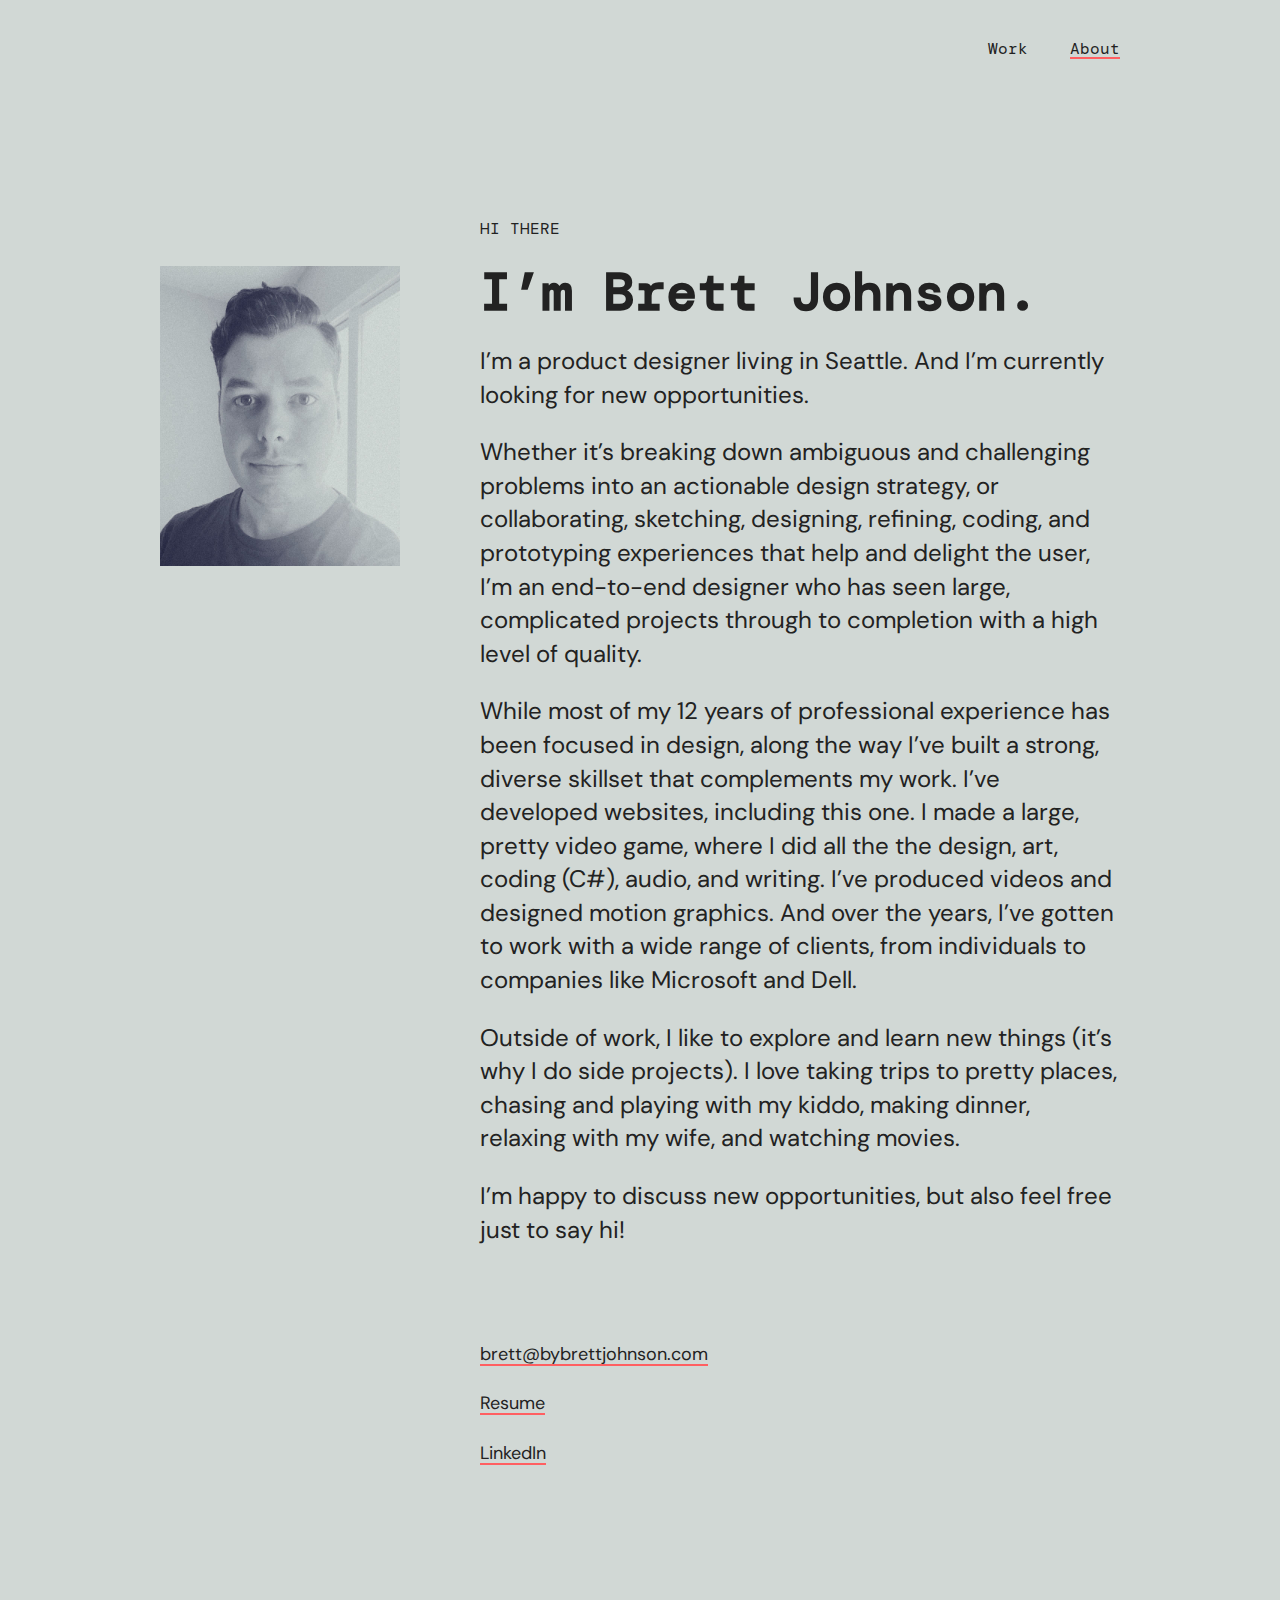
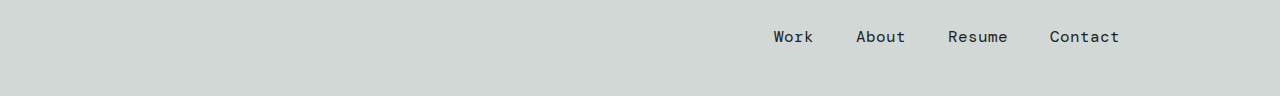
==== about/index.html @ 994ab22d "Minor text updates and image improvements" ====
<!doctype html>
<html lang="en">

<head>
  <meta charset="utf-8">
  <title>About - Brett Johnson</title>
  <meta name="description" content="A product designer living in Seattle.">
  <meta name="viewport" content="width=device-width, initial-scale=1">
  <link rel="icon" type="image/png" href="favicon.png">

  <link rel="preconnect" href="https://fonts.gstatic.com">
  <link href="https://fonts.googleapis.com/css2?family=DM+Mono:wght@400;500&family=DM+Sans:ital,wght@0,400;0,700;1,400;1,700&display=swap" rel="stylesheet">
  <link rel="stylesheet" href="/css/normalize.css">
  <link rel="stylesheet" href="/css/main.css">
</head>

<!-- Nav bar -->
<body class="about">

  <!-- Nav bar -->
  <div class="header-bar">
    <div class="section-content">
      <div class="row">
        <div class="large-6 large-align-self-center logo">
          <a href="/">Brett Johnson</a>
        </div>
        <nav class="large-6 large-align-self-center main-nav">
          <ul>
            <li><a href="/">Work</a></li>
            <li><a class="selected" href="/about">About</a></li>
          </ul>
        </nav>
      </div>
    </div>
  </div>

  <!-- Films by -->
  <section class="section-container">
    <div class="section-content">

      <!-- Header -->
      <div class="row">

        <div class="large-3 large-vertical-offset-2 small-6 small-offset-0 small-vertical-offset-0">
          <img src="img/photo.jpg" alt="King Pong - Phone">
        </div>

        <div class="large-8 large-offset-1 small-12 small-offset-0 small-vertical-offset-2">
          <div class="section-super-heading">Hi there</div>
          <h1 class="page-heading">I&rsquo;m Brett Johnson.</h1>
          <p class="section-description">I’m a product designer living in Seattle. And I’m currently looking for new opportunities.</p>
          <p class="section-description">Whether it’s breaking down ambiguous and challenging problems into an actionable design strategy, or collaborating, sketching, designing, refining, coding, and prototyping experiences that help and delight the user, I’m an end-to-end designer who has seen large, complicated projects through to completion with a high level of quality.</p>
          <p class="section-description">While most of my 12 years of professional experience has been focused in design, along the way I’ve built a strong, diverse skillset that complements my work. I’ve developed websites, including this one. I made a large, pretty video game, where I did all the the design, art, coding (C#), audio, and writing. I’ve produced videos and designed motion graphics. And over the years, I’ve gotten to work with a wide range of clients, from individuals to companies like Microsoft and Dell.</p>
          <p class="section-description">Outside of work, I like to explore and learn new things (it’s why I do side projects). I love taking trips to pretty places, chasing and playing with my kiddo, making dinner, relaxing with my wife, and watching movies.</p>
          <p class="section-description">I’m happy to discuss new opportunities, but also feel free just to say hi!</p>
          <p class="large-vertical-offset-4"><a href="mailto:brett@bybrettjohnson.com">brett@bybrettjohnson.com</a></p>
          <p class="large-vertical-offset-1"><a href="/resume/Brett-Johnson-Resume.pdf">Resume</a></p>
          <p class="large-vertical-offset-1"><a href="https://www.linkedin.com/in/bybrettjohnson/">LinkedIn</a></p>
        </div>

      </div>



    </div>
  </section>
  
  <!-- Footer -->
  <footer class="main-footer section-container">
    <div class="section-content">
      <!-- <div>
        <p><a href="https://bybrettjohnson.com">Other things I've made</a></p>
      </div> -->
      <div class="row">
        <nav class="large-12 large-align-self-center main-nav">
          <ul>
            <li><a href="/">Work</a></li>
            <li><a href="/about">About</a></li>
            <li><a href="/resume/Brett-Johnson-Resume.pdf">Resume</a></li>
            <li><a href="mailto:brett@bybrettjohnson.com">Contact</a></li>
          </ul>
        </nav>
      </div>
    </div>
  </footer>

  <script>
    window.ga = function () { ga.q.push(arguments) }; ga.q = []; ga.l = +new Date;
    ga('create', 'UA-18026229-6', 'auto'); ga('set', 'anonymizeIp', true); ga('set', 'transport', 'beacon'); ga('send', 'pageview')
  </script>
  <script src="https://www.google-analytics.com/analytics.js" async></script>
  
</body>

</html>
---- css/main.css ----
/*! HTML5 Boilerplate v8.0.0 | MIT License | https://html5boilerplate.com/ */

/* main.css 2.1.0 | MIT License | https://github.com/h5bp/main.css#readme */
/*
 * What follows is the result of much research on cross-browser styling.
 * Credit left inline and big thanks to Nicolas Gallagher, Jonathan Neal,
 * Kroc Camen, and the H5BP dev community and team.
 */

/* ==========================================================================
   Base styles: opinionated defaults
   ========================================================================== */

html {
  color: #222;
  font-size: 1em;
  line-height: 1.4;
}

/*
 * Remove text-shadow in selection highlight:
 * https://twitter.com/miketaylr/status/12228805301
 *
 * Vendor-prefixed and regular ::selection selectors cannot be combined:
 * https://stackoverflow.com/a/16982510/7133471
 *
 * Customize the background color to match your design.
 */

::-moz-selection {
  background: #b3d4fc;
  text-shadow: none;
}

::selection {
  background: #b3d4fc;
  text-shadow: none;
}

/*
 * A better looking default horizontal rule
 */

hr {
  display: block;
  height: 1px;
  border: 0;
  border-top: 1px solid #ccc;
  margin: 1em 0;
  padding: 0;
}

/*
 * Remove the gap between audio, canvas, iframes,
 * images, videos and the bottom of their containers:
 * https://github.com/h5bp/html5-boilerplate/issues/440
 */

audio,
canvas,
iframe,
img,
svg,
video {
  vertical-align: middle;
}

/*
 * Remove default fieldset styles.
 */

fieldset {
  border: 0;
  margin: 0;
  padding: 0;
}

/*
 * Allow only vertical resizing of textareas.
 */

textarea {
  resize: vertical;
}

/* ==========================================================================
   Author's custom styles
   ========================================================================== */

:root {
  --white: #fff;
  --white-transparent: #ffffff99;
  --dark-gray: #222;
  --dark-gray-transparent: #22222299;
  --link-color: #ff5f61;
  --font-main: 'DM Sans', sans-serif;
  --font-headline: 'DM Mono', sans-serif;
  --font-secondary: 'DM Mono', sans-serif;
  --font-color-a: var(--dark-gray);
  --font-color-b: var(--dark-gray-transparent);
  --gray: #d1d8d5;
  --content-max-width: 960px;
  /* --content-max-width: 1152px; */
  --dark-bg-color: #222;
  --light-bg-color: #e6e6e6;
  --page-side-margin: 3rem;
}

* {
  box-sizing: border-box;
  color: var(--font-color-a);
}

html {
  scroll-behavior: smooth;
}

img, 
video {
  max-width: 100%;
}

body {
  font-family: var(--font-main);
  color: var(--dark-gray);
  padding: 0;
}

p {
  margin: 0;
  font-size: 1.125rem;
}

h1, 
h2, 
h3 {
  margin: 0;
}

a {
  text-decoration: none;
  box-shadow: inset 0 -2px 0 var(--link-color);
  color: inherit;
  position: relative;
  z-index: 1;
}

a::after {
  content: "";
  position: absolute;
  z-index: -1;
  left: 0;
  top: 0;
  width: 100%;
  height: 100%;
  background-color: var(--link-color) !important;
  transform: translate(0, 50%) scale(1, 0) ;
  transition: transform 0.15s var(--ease-out-quart);
}

a:hover {
  color: var(--font-color-a);
}

a:hover::after {
  transform: translate(0, 0) scale(1, 1) ;
  transition: transform 0.15s var(--ease-out-snap-back-small);
}

blockquote::before {
  content: open-quote;
}

blockquote::after {
  content: close-quote;
}

blockquote {
  quotes: "“" "”" "‘" "’";
  margin: 0;
  font-size: 1.5rem;
  text-indent: -0.575rem;
  max-width: 640px;
}

/* If there's support, erase the indent and use the property instead */
@supports ( hanging-punctuation: first) {
  blockquote {
    text-indent: 0;
    hanging-punctuation: first;
  }
}

.button {
  border: 2px solid var(--link-color);
  box-shadow: none;
  display: inline-block;
  padding: .5rem 1rem;
  border-radius: .875rem;
  font-size: 1rem;
  font-family: var(--font-secondary);
  color: var(--font-color-a);
  overflow: hidden;
}

.bg-dark {
  background-color: var(--dark-bg-color);
  --font-color-a: var(--white);
  --font-color-b: var(--white-transparent);
}

.bg-light {
  background-color: var(--light-bg-color);
  --font-color-a: var(--dark-gray);
  --font-color-b: var(--dark-gray-transparent);
}

.bg-white {
  background-color: var(--white);
  --font-color-a: var(--dark-gray);
  --font-color-b: var(--dark-gray-transparent);
}

.section-container {
  display: grid;
  place-items: center;
  padding: 9.5rem var(--page-side-margin) 10rem var(--page-side-margin);
  position: relative;
}

.section-content {
  max-width: var(--content-max-width);
  width: 100%;
}

.section-content-header {
  text-align: center;
}

.section-heading {
  font-family: var(--font-headline);
  font-size: 2.5rem;
  line-height: 2.75rem;
  font-weight: bold;
}

.section-super-heading {
  font-family: var(--font-secondary);
  font-size: 1rem;
  margin-bottom: 1.5rem;
  font-weight: normal;
  text-transform: uppercase;
}

.section-description {
  font-size: 1.5rem;
  margin-top: 1.5rem;
}

.section-content-block {
  margin-top: 6rem;
}

.page-heading {
  font-family: var(--font-headline);
  font-size: 3.25rem;
  line-height: 3.5rem;
}

.project-info {
  font-family: var(--font-secondary);
  font-size: 0.875rem;
  font-size: 1rem;
  color: var(--font-color-b);
  margin-top: 2rem;
}

.project-info-heading {
  color: var(--font-color-a);
}

.info-separator {
  margin: 0 0.25rem;
  display: inline-block;
}

.profile-photo {
  margin: 0 auto;
  height: 180px;
  border-radius: 100%;
  border-radius: 1rem;
}

/* ==========================================================================
   Captions
   ========================================================================== */

.caption {
  margin-top: 1.5rem;
  font-size: 1rem;
  max-width: 480px;
}

.caption-heading {
  display: inline;
  font-family: var(--font-main);
  font-size: 1.125rem;
  font-weight: normal;
  line-height: 1.4;
}

.caption p {
  display: inline;
  color: var(--font-color-b);
}

/* ==========================================================================
   Header Nav Bar
   ========================================================================== */

.header-bar {
  width: 100%;
  display: grid;
  place-items: center;
  padding: 2rem var(--page-side-margin) 0 var(--page-side-margin);
}

.logo {
  font-size: 1.5rem;
  font-weight: bold;
}

.logo a {
  box-shadow: none;
}

.main-nav {
  text-align: right;
  font-family: var(--font-secondary);
  font-size: 1rem;
}

.main-nav ul {
  list-style: none;
  padding: 0;
  margin: 0;
}

.main-nav li {
  display: inline;
}

.main-nav li:not(:last-child) {
  margin-right: 2rem;
}

.main-nav a:not(.selected) {
  box-shadow: none;
}

/* ==========================================================================
   Footer
   ========================================================================== */

.main-footer {
    width: 100%;
    display: grid;
    place-items: center;
    padding: 4rem var(--page-side-margin) 3rem var(--page-side-margin);
    padding: 0 var(--page-side-margin) 3rem var(--page-side-margin);
}

.main-footer a {
  box-shadow: none;
}

/* ==========================================================================
   Home/Work
   ========================================================================== */

.home {
  background-color: #D1D8D5;
}

.home .logo a {
  visibility: hidden;
}

.home-page-heading {
  font-size: 4rem;
  line-height: 4.25rem;
}

.main-header .section-description {
  font-family: var(--font-secondary);
  color: var(--font-color-b);
}

/* ==========================================================================
   Work Cards
   ========================================================================== */

.work-card-section {
  display: grid;
  place-items: center;
  padding: 0 var(--page-side-margin) 4rem var(--page-side-margin);
}

.work-card-container {
  padding-bottom: 6rem;
}

.work-card {
  position: relative;
}

.work-card-label {
  padding-top: 1.5rem;
}

.work-card-heading {
  font-family: var(--font-headline);
  font-size: 1.5rem;
  line-height: 1.75rem;
}

.work-card-description {
  font-size: 1.125rem;
  margin-top: .5rem;
  color: var(--font-color-b);
}

.work-card-link {
  position: relative;
  z-index: 10; /* to place it above work-card-overlay-link */
  font-family: var(--font-secondary);
  font-size: 1.125rem;
  margin-top: .5rem;
  display: inline-block;
}

a.work-card-overlay-link {
  position: absolute;
  left: 0;
  top: 0;
  width: 100%;
  height: 100%;
  box-shadow: none;
  background-color: unset;
  z-index: 1;
}

a.work-card-overlay-link::after {
  content: none;
}

.work-card-image {
  --work-card-hover-offset: 1rem;
  --work-card-hover-transition-time: .3s;
  position: relative;
}

.work-card-image::after {
  content: "";
  position: absolute;
  z-index: -1;
  left: 0;
  top: 0;
  width: 100%;
  height: 100%;
  background-color: inherit;
  transition: transform var(--work-card-hover-transition-time) var(--ease-out-expo);
}

.work-card:hover .work-card-image::after {
  transform: translate(var(--work-card-hover-offset), var(--work-card-hover-offset));
  transition: transform var(--work-card-hover-transition-time) var(--ease-out-snap-back);
}

.work-card-image {
  transition: transform var(--work-card-hover-transition-time) var(--ease-out-expo);
}

.work-card:hover .work-card-image {
  transform: translate(calc(var(--work-card-hover-offset) * -.5), calc(var(--work-card-hover-offset) * -1));
  transition: transform var(--work-card-hover-transition-time) var(--ease-out-snap-back);
}


/* ==========================================================================
   Next work cards
   ========================================================================== */

.next-work-container {
  display: grid;
  place-items: center;
  padding: 0 var(--page-side-margin) 10rem var(--page-side-margin);
  position: relative;
}

.next-work-card {
  position: relative;
  text-align: right;
}

.next-work-card-label {
  --work-card-hover-offset: 1rem;
  --work-card-hover-transition-time: .3s;
  position: relative;
  text-align: right;
  padding: 1.5rem;
  transition: transform var(--work-card-hover-transition-time) var(--ease-out-expo);
}

.next-work-card-heading {
  position: relative;
  z-index: 1;
  font-family: var(--font-headline);
  font-weight: bold;
  font-size: 1.5rem;
  line-height: 1.75rem;
  margin-top: 1rem;
}

.next-work-card-link {
  position: relative;
  z-index: 100; /* to place it above work-card-overlay-link */
  font-family: var(--font-secondary);
  font-size: 1rem;
}

.next-work-card-label::before {
  content: "";
  position: absolute;
  z-index: -90;
  left: 0;
  top: 0;
  width: 100%;
  height: 100%;
  background-color: rgba(255, 255, 255, 0.05);
}

.next-work-card-label::after {
  content: "";
  position: absolute;
  z-index: -100;
  left: 0;
  top: 0;
  width: 100%;
  height: 100%;
  transition: transform var(--work-card-hover-transition-time) var(--ease-out-expo);
}

.next-work-card:hover .next-work-card-label::after {
  background-color: rgba(0, 0, 0, 0.3);
  transform: translate(var(--work-card-hover-offset), var(--work-card-hover-offset));
  transition: transform var(--work-card-hover-transition-time) var(--ease-out-snap-back);
}

.next-work-card:hover .next-work-card-label {
  --font-color-a: var(--dark-gray);
  --font-color-b: var(--dark-gray-transparent);
  transform: translate(calc(var(--work-card-hover-offset) * -.5), calc(var(--work-card-hover-offset) * -1));
  transition: transform var(--work-card-hover-transition-time) var(--ease-out-snap-back);
}

.next-work-card:hover .next-work-card-label::before {
  background-color: var(--light-bg-color);
  transition: transform var(--work-card-hover-transition-time) var(--ease-out-expo);
}


/* ==========================================================================
   About
   ========================================================================== */

.about {
  background-color: #D1D8D5;
}

.about .logo a {
  visibility: hidden;
}

/* ==========================================================================
   Thousand Threads
   ========================================================================== */

.thousand-threads {
  background-color: #2F2541;
  --font-color-a: var(--white);
  --font-color-b: var(--white-transparent);
}

.compass {
  text-align: center;
  position: relative;
}

.compass img {
  width: 100%;
}

.compass video {
  position: absolute;
  max-width: 105%;
  left: -2.5%;
  bottom: 15%;
  box-shadow: rgba(0, 0, 0, 0.2) 0 0 1.25rem 0;
}

/* ==========================================================================
   Films by
   ========================================================================== */

.films-by {
  background-color: #1C1C1C;
  --font-color-a: var(--white);
  --font-color-b: var(--white-transparent);
}

.films-by-main {
  position: relative;
  padding-right: 2.5rem;
}

.films-by-phone {
  position: absolute;
  right: 0;
  bottom: -.75rem;
  width: 20%;
  --device-border-radius: 9%;
  border-radius: var(--device-border-radius) / calc(320 / 692 * var(--device-border-radius));
  box-shadow: rgba(0, 0, 0, 0.2) 0 0 1.25rem 0;
}

/* ==========================================================================
   Design by
   ========================================================================== */

.design-by {
  background-color: #301e30;
  --font-color-a: var(--white);
  --font-color-b: var(--white-transparent);
}

.design-by-main {
  position: relative;
  padding-left: 2.5rem;
}

.design-by-phone {
  position: absolute;
  left: 0;
  bottom: -.75rem;
  width: 20%;
  --device-border-radius: 9%;
  border-radius: var(--device-border-radius) / calc(320 / 692 * var(--device-border-radius));
  box-shadow: rgba(0, 0, 0, 0.2) 0 0 1.25rem 0;
}

.design-by-phone-b {
  --device-border-radius: 10%;
  border-radius: var(--device-border-radius) / calc(320 / 692 * var(--device-border-radius));
}

/* ==========================================================================
   King Pong
   ========================================================================== */

.king-pong {
  background-color: #012B4E;
  /* background-color: #213545; */
  background-color: #042744;
  background-color: #072741;
  background-color: #0B273D;
  background-color: #0e283b;
  --font-color-a: var(--white);
  --font-color-b: var(--white-transparent);
}

.king-pong-devices {
  position: relative;
  padding-bottom: .75rem;
  padding-right: 2.5rem;
}

.king-pong-phone {
  position: absolute;
  right: 0;
  bottom: 0;
  width: 26%;
  --device-border-radius: 9%;
  border-radius: var(--device-border-radius) / calc(320 / 692 * var(--device-border-radius));
  box-shadow: rgba(0, 0, 0, 0.1) 0 0 1.25rem 0;
}

.king-pong-tablet {
  --device-border-radius: 2%;
  border-radius: var(--device-border-radius) / calc(960 / 666 * var(--device-border-radius));
}

/* ==========================================================================
   Power Eng
   ========================================================================== */

.power-eng {
  background-color: #D1D1D1;
  background-color: #333;
  --font-color-a: var(--white);
  --font-color-b: var(--white-transparent);
}

/* ==========================================================================
   Air Force Academy
   ========================================================================== */

.air-force-academy {
  background-color: #00529C;
  --font-color-a: var(--white);
  --font-color-b: var(--white-transparent);
}

/* ==========================================================================
   Responsive Video
   ========================================================================== */

.video-container {
  position: relative;
  padding-bottom: 56.25%;
  padding-top: 0;
  height: 0;
  overflow: hidden;
}

.video-container iframe,
.video-container object,
.video-container embed {
  position: absolute;
  top: 0;
  left: 0;
  width: 100%;
  height: 100%;
}

/* ==========================================================================
   Easing curves
   ========================================================================== */

:root {
  --ease-out-quart: cubic-bezier(0.25, 1, 0.5, 1);
  --ease-out-expo: cubic-bezier(0.16, 1, 0.3, 1);
  --ease-out-snap-back: cubic-bezier(0.0, 2, 0.64, 1);
  --ease-out-snap-back-small: cubic-bezier(0.0, 1.5, 0.64, 1);
}


/* ==========================================================================
   Text Alignment
   ========================================================================== */

.large-align-text-left {
  text-align: left;
}
.large-align-text-right {
  text-align: right;
}
.large-align-text-center {
  text-align: center;
}

@media only screen and (max-width: 1068px) {
  .medium-align-text-left {
    text-align: left;
  }
  .medium-align-text-right {
    text-align: right;
  }
  .medium-align-text-center {
    text-align: center;
  }
}

@media only screen and (max-width: 734px) {
  .small-align-text-left {
    text-align: left;
  }
  .small-align-text-right {
    text-align: right;
  }
  .small-align-text-center {
    text-align: center;
  }
}

/* ==========================================================================
   Horizontal Padding Indents
   ========================================================================== */

:root {
  --indent-1: 1.5rem;
  --indent-2: 3rem;
}

.large-indent-0 {
  padding-left: 0;
}
.large-indent-1 {
  padding-left: var(--indent-1);
}
.large-indent-2 {
  padding-left: var(--indent-2);
}

.large-indent-right-0 {
  padding-right: 0;
}
.large-indent-right-1 {
  padding-right: var(--indent-1);
}
.large-indent-right-2 {
  padding-right: var(--indent-2);
}

@media only screen and (max-width: 1068px) {
  .medium-indent-0 {
    padding-left: 0;
  }
  .medium-indent-1 {
    padding-left: var(--indent-1);
  }
  .medium-indent-2 {
    padding-left: var(--indent-2);
  }
  
  .medium-indent-right-0 {
    padding-right: 0;
  }
  .medium-indent-right-1 {
    padding-right: var(--indent-1);
  }
  .medium-indent-right-2 {
    padding-right: var(--indent-2);
  }
}

@media only screen and (max-width: 734px) {
  .small-indent-0 {
    padding-left: 0;
  }
  .small-indent-1 {
    padding-left: var(--indent-1);
  }
  .small-indent-2 {
    padding-left: var(--indent-2);
  }
  
  .small-indent-right-0 {
    padding-right: 0;
  }
  .small-indent-right-1 {
    padding-right: var(--indent-1);
  }
  .small-indent-right-2 {
    padding-right: var(--indent-2);
  }
}

/* ==========================================================================
   Vertical Offsets
   ========================================================================== */

:root {
  --vertical-offset-1: 1.5rem;
  --vertical-offset-2: 3rem;
  --vertical-offset-3: 4.5rem;
  --vertical-offset-4: 6rem;
  --vertical-offset-5: 7.5rem;
  --vertical-offset-6: 9rem;
  --vertical-offset-7: 10.5rem;
  --vertical-offset-8: 12rem;
}

.large-vertical-offset-0 {
  margin-top: 0;
}
.large-vertical-offset-1 {
  margin-top: var(--vertical-offset-1);
}
.large-vertical-offset-2 {
  margin-top: var(--vertical-offset-2);
}
.large-vertical-offset-3 {
  margin-top: var(--vertical-offset-3);
}
.large-vertical-offset-4 {
  margin-top: var(--vertical-offset-4);
}
.large-vertical-offset-5 {
  margin-top: var(--vertical-offset-5);
}
.large-vertical-offset-6 {
  margin-top: var(--vertical-offset-6);
}
.large-vertical-offset-7 {
  margin-top: var(--vertical-offset-7);
}
.large-vertical-offset-8 {
  margin-top: var(--vertical-offset-8);
}

@media only screen and (max-width: 1068px) {
  .medium-vertical-offset-0 {
    margin-top: 0;
  }
  .medium-vertical-offset-1 {
    margin-top: var(--vertical-offset-1);
  }
  .medium-vertical-offset-2 {
    margin-top: var(--vertical-offset-2);
  }
  .medium-vertical-offset-3 {
    margin-top: var(--vertical-offset-3);
  }
  .medium-vertical-offset-4 {
    margin-top: var(--vertical-offset-4);
  }
  .medium-vertical-offset-5 {
    margin-top: var(--vertical-offset-5);
  }
  .medium-vertical-offset-6 {
    margin-top: var(--vertical-offset-6);
  }
  .medium-vertical-offset-7 {
    margin-top: var(--vertical-offset-7);
  }
  .medium-vertical-offset-8 {
    margin-top: var(--vertical-offset-8);
  }
}

@media only screen and (max-width: 734px) {
  .small-vertical-offset-0 {
    margin-top: 0;
  }
  .small-vertical-offset-1 {
    margin-top: var(--vertical-offset-1);
  }
  .small-vertical-offset-2 {
    margin-top: var(--vertical-offset-2);
  }
  .small-vertical-offset-3 {
    margin-top: var(--vertical-offset-3);
  }
  .small-vertical-offset-4 {
    margin-top: var(--vertical-offset-4);
  }
  .small-vertical-offset-5 {
    margin-top: var(--vertical-offset-5);
  }
  .small-vertical-offset-6 {
    margin-top: var(--vertical-offset-6);
  }
  .small-vertical-offset-7 {
    margin-top: var(--vertical-offset-7);
  }
  .small-vertical-offset-8 {
    margin-top: var(--vertical-offset-8);
  }
}

/* ==========================================================================
   Helper classes
   ========================================================================== */

/*
 * Hide visually and from screen readers
 */

.hidden,
[hidden] {
  display: none !important;
}

/*
 * Hide only visually, but have it available for screen readers:
 * https://snook.ca/archives/html_and_css/hiding-content-for-accessibility
 *
 * 1. For long content, line feeds are not interpreted as spaces and small width
 *    causes content to wrap 1 word per line:
 *    https://medium.com/@jessebeach/beware-smushed-off-screen-accessible-text-5952a4c2cbfe
 */

.sr-only {
  border: 0;
  clip: rect(0, 0, 0, 0);
  height: 1px;
  margin: -1px;
  overflow: hidden;
  padding: 0;
  position: absolute;
  white-space: nowrap;
  width: 1px;
  /* 1 */
}

/*
 * Extends the .sr-only class to allow the element
 * to be focusable when navigated to via the keyboard:
 * https://www.drupal.org/node/897638
 */

.sr-only.focusable:active,
.sr-only.focusable:focus {
  clip: auto;
  height: auto;
  margin: 0;
  overflow: visible;
  position: static;
  white-space: inherit;
  width: auto;
}

/*
 * Hide visually and from screen readers, but maintain layout
 */

.invisible {
  visibility: hidden;
}

/*
 * Clearfix: contain floats
 *
 * For modern browsers
 * 1. The space content is one way to avoid an Opera bug when the
 *    `contenteditable` attribute is included anywhere else in the document.
 *    Otherwise it causes space to appear at the top and bottom of elements
 *    that receive the `clearfix` class.
 * 2. The use of `table` rather than `block` is only necessary if using
 *    `:before` to contain the top-margins of child elements.
 */

.clearfix::before,
.clearfix::after {
  content: " ";
  display: table;
}

.clearfix::after {
  clear: both;
}

/* ==========================================================================
   Media Queries for Responsive Design
   ========================================================================== */

@media only screen and (max-width: 734px) {

  :root {
    --page-side-margin: 1.5rem;
  }

  .work-card-image {
    transform: translate(calc(var(--work-card-hover-offset) * -.5), calc(var(--work-card-hover-offset) * -1));
    transition: transform var(--work-card-hover-transition-time) var(--ease-out-snap-back);
  }
  .work-card-image::after {
    transform: translate(var(--work-card-hover-offset), var(--work-card-hover-offset));
    transition: transform var(--work-card-hover-transition-time) var(--ease-out-snap-back);
  }

  .home-page-heading {
    font-size: 3.25rem;
    line-height: 3.5rem;
  }

  .main-nav li:not(:last-child) {
    margin-right: 1rem;
  }
  
}

@media print,
  (-webkit-min-device-pixel-ratio: 1.25),
  (min-resolution: 1.25dppx),
  (min-resolution: 120dpi) {
  /* Style adjustments for high resolution devices */
}

/* ==========================================================================
   Print styles.
   Inlined to avoid the additional HTTP request:
   https://www.phpied.com/delay-loading-your-print-css/
   ========================================================================== */

@media print {
  *,
  *::before,
  *::after {
    background: #fff !important;
    color: #000 !important;
    /* Black prints faster */
    box-shadow: none !important;
    text-shadow: none !important;
  }

  a,
  a:visited {
    text-decoration: underline;
  }

  a[href]::after {
    content: " (" attr(href) ")";
  }

  abbr[title]::after {
    content: " (" attr(title) ")";
  }

  /*
   * Don't show links that are fragment identifiers,
   * or use the `javascript:` pseudo protocol
   */
  a[href^="#"]::after,
  a[href^="javascript:"]::after {
    content: "";
  }

  pre {
    white-space: pre-wrap !important;
  }

  pre,
  blockquote {
    border: 1px solid #999;
    page-break-inside: avoid;
  }

  /*
   * Printing Tables:
   * https://web.archive.org/web/20180815150934/http://css-discuss.incutio.com/wiki/Printing_Tables
   */
  thead {
    display: table-header-group;
  }

  tr,
  img {
    page-break-inside: avoid;
  }

  p,
  h2,
  h3 {
    orphans: 3;
    widows: 3;
  }

  h2,
  h3 {
    page-break-after: avoid;
  }
}

/* ==========================================================================
   Responsive Grid styles
   ========================================================================== */

:root {
  --col-1: calc(100% / 12 * 1);
  --col-2: calc(100% / 12 * 2);
  --col-3: calc(100% / 12 * 3);
  --col-4: calc(100% / 12 * 4);
  --col-5: calc(100% / 12 * 5);
  --col-6: calc(100% / 12 * 6);
  --col-7: calc(100% / 12 * 7);
  --col-8: calc(100% / 12 * 8);
  --col-9: calc(100% / 12 * 9);
  --col-10: calc(100% / 12 * 10);
  --col-11: calc(100% / 12 * 11);
  --col-12: calc(100% / 12 * 12);
}

.row {
  display: flex;
  flex-wrap: wrap;
  flex-direction: row;
  width: 100%;
}

.large-1 {
  flex-basis: var(--col-1);
  max-width: var(--col-1);
}
.large-2 {
  flex-basis: var(--col-2);
  max-width: var(--col-2);
}
.large-3 {
  flex-basis: var(--col-3);
  max-width: var(--col-3);
}
.large-4 {
  flex-basis: var(--col-4);
  max-width: var(--col-4);
}
.large-5 {
  flex-basis: var(--col-5);
  max-width: var(--col-5);
}
.large-6 {
  flex-basis: var(--col-6);
  max-width: var(--col-6);
}
.large-7 {
  flex-basis: var(--col-7);
  max-width: var(--col-7);
}
.large-8 {
  flex-basis: var(--col-8);
  max-width: var(--col-8);
}
.large-9 {
  flex-basis: var(--col-9);
  max-width: var(--col-9);
}
.large-10 {
  flex-basis: var(--col-10);
  max-width: var(--col-10);
}
.large-11 {
  flex-basis: var(--col-11);
  max-width: var(--col-11);
}
.large-12 {
  flex-basis: var(--col-12);
  max-width: var(--col-12);
}

.large-offset-0 {
  margin-left: 0;
}
.large-offset-1 {
  margin-left: var(--col-1);
}
.large-offset-2 {
  margin-left: var(--col-2);
}
.large-offset-3 {
  margin-left: var(--col-3);
}
.large-offset-4 {
  margin-left: var(--col-4);
}
.large-offset-5 {
  margin-left: var(--col-5);
}
.large-offset-6 {
  margin-left: var(--col-6);
}
.large-offset-7 {
  margin-left: var(--col-7);
}
.large-offset-8 {
  margin-left: var(--col-8);
}
.large-offset-9 {
  margin-left: var(--col-9);
}
.large-offset-10 {
  margin-left: var(--col-10);
}
.large-offset-11 {
  margin-left: var(--col-11);
}
.large-offset-12 {
  margin-left: var(--col-12);
}

.large-order-0 {
  order: 0;
}
.large-order-1 {
  order: 1;
}
.large-order-2 {
  order: 2;
}
.large-order-3 {
  order: 3;
}
.large-order-4 {
  order: 4;
}
.large-order-5 {
  order: 5;
}
.large-order-6 {
  order: 6;
}
.large-order-7 {
  order: 7;
}
.large-order-8 {
  order: 8;
}
.large-order-9 {
  order: 9;
}
.large-order-10 {
  order: 10;
}
.large-order-11 {
  order: 11;
}
.large-order-12 {
  order: 12;
}

.large-justify-content-start {
  justify-content: flex-start;
}
.large-justify-content-end {
  justify-content: flex-end;
}
.large-justify-content-center {
  justify-content: center;
}
.large-justify-content-spacebetween {
  justify-content: space-between;
}
.large-justify-content-spacearound {
  justify-content: space-around;
}
.large-justify-content-spaceevenly {
  justify-content: space-evenly;
}
.large-align-items-start {
  align-items: flex-start;
}
.large-align-items-center {
  align-items: center;
}
.large-align-items-end {
  align-items: flex-end;
}
.large-align-self-start {
  align-self: flex-start;
}
.large-align-self-center {
  align-self: center;
}
.large-align-self-end {
  align-self: flex-end;
}

.large-hide {
  display: none;
}
.medium-hide {
  display: unset;
}
.small-hide {
  display: unset;
}

@media only screen and (max-width: 1068px) {
  .medium-1 {
    flex-basis: var(--col-1);
    max-width: var(--col-1);
  }
  .medium-2 {
    flex-basis: var(--col-2);
    max-width: var(--col-2);
  }
  .medium-3 {
    flex-basis: var(--col-3);
    max-width: var(--col-3);
  }
  .medium-4 {
    flex-basis: var(--col-4);
    max-width: var(--col-4);
  }
  .medium-5 {
    flex-basis: var(--col-5);
    max-width: var(--col-5);
  }
  .medium-6 {
    flex-basis: var(--col-6);
    max-width: var(--col-6);
  }
  .medium-7 {
    flex-basis: var(--col-7);
    max-width: var(--col-7);
  }
  .medium-8 {
    flex-basis: var(--col-8);
    max-width: var(--col-8);
  }
  .medium-9 {
    flex-basis: var(--col-9);
    max-width: var(--col-9);
  }
  .medium-10 {
    flex-basis: var(--col-10);
    max-width: var(--col-10);
  }
  .medium-11 {
    flex-basis: var(--col-11);
    max-width: var(--col-11);
  }
  .medium-12 {
    flex-basis: var(--col-12);
    max-width: var(--col-12);
  }

  .medium-offset-0 {
    margin-left: 0;
  }
  .medium-offset-1 {
    margin-left: var(--col-1);
  }
  .medium-offset-2 {
    margin-left: var(--col-2);
  }
  .medium-offset-3 {
    margin-left: var(--col-3);
  }
  .medium-offset-4 {
    margin-left: var(--col-4);
  }
  .medium-offset-5 {
    margin-left: var(--col-5);
  }
  .medium-offset-6 {
    margin-left: var(--col-6);
  }
  .medium-offset-7 {
    margin-left: var(--col-7);
  }
  .medium-offset-8 {
    margin-left: var(--col-8);
  }
  .medium-offset-9 {
    margin-left: var(--col-9);
  }
  .medium-offset-10 {
    margin-left: var(--col-10);
  }
  .medium-offset-11 {
    margin-left: var(--col-11);
  }
  .medium-offset-12 {
    margin-left: var(--col-12);
  }

  .medium-order-0 {
    order: 0;
  }
  .medium-order-1 {
    order: 1;
  }
  .medium-order-2 {
    order: 2;
  }
  .medium-order-3 {
    order: 3;
  }
  .medium-order-4 {
    order: 4;
  }
  .medium-order-5 {
    order: 5;
  }
  .medium-order-6 {
    order: 6;
  }
  .medium-order-7 {
    order: 7;
  }
  .medium-order-8 {
    order: 8;
  }
  .medium-order-9 {
    order: 9;
  }
  .medium-order-10 {
    order: 10;
  }
  .medium-order-11 {
    order: 11;
  }
  .medium-order-12 {
    order: 12;
  }

  .medium-justify-content-start {
    justify-content: flex-start;
  }
  .medium-justify-content-end {
    justify-content: flex-end;
  }
  .medium-justify-content-center {
    justify-content: center;
  }
  .medium-justify-content-spacebetween {
    justify-content: space-between;
  }
  .medium-justify-content-spacearound {
    justify-content: space-around;
  }
  .medium-justify-content-spaceevenly {
    justify-content: space-evenly;
  }
  .medium-align-items-start {
    align-items: flex-start;
  }
  .medium-align-items-center {
    align-items: center;
  }
  .medium-align-items-end {
    align-items: flex-end;
  }
  .medium-align-self-start {
    align-self: flex-start;
  }
  .medium-align-self-center {
    align-self: center;
  }
  .medium-align-self-end {
    align-self: flex-end;
  }

  .large-hide {
    display: unset;
  }
  .medium-hide {
    display: none;
  }
  .small-hide {
    display: unset;
  }
}

@media only screen and (max-width: 734px) {
  .small-1 {
    flex-basis: var(--col-1);
    max-width: var(--col-1);
  }
  .small-2 {
    flex-basis: var(--col-2);
    max-width: var(--col-2);
  }
  .small-3 {
    flex-basis: var(--col-3);
    max-width: var(--col-3);
  }
  .small-4 {
    flex-basis: var(--col-4);
    max-width: var(--col-4);
  }
  .small-5 {
    flex-basis: var(--col-5);
    max-width: var(--col-5);
  }
  .small-6 {
    flex-basis: var(--col-6);
    max-width: var(--col-6);
  }
  .small-7 {
    flex-basis: var(--col-7);
    max-width: var(--col-7);
  }
  .small-8 {
    flex-basis: var(--col-8);
    max-width: var(--col-8);
  }
  .small-9 {
    flex-basis: var(--col-9);
    max-width: var(--col-9);
  }
  .small-10 {
    flex-basis: var(--col-10);
    max-width: var(--col-10);
  }
  .small-11 {
    flex-basis: var(--col-11);
    max-width: var(--col-11);
  }
  .small-12 {
    flex-basis: var(--col-12);
    max-width: var(--col-12);
  }

  .small-offset-0 {
    margin-left: 0;
  }
  .small-offset-1 {
    margin-left: var(--col-1);
  }
  .small-offset-2 {
    margin-left: var(--col-2);
  }
  .small-offset-3 {
    margin-left: var(--col-3);
  }
  .small-offset-4 {
    margin-left: var(--col-4);
  }
  .small-offset-5 {
    margin-left: var(--col-5);
  }
  .small-offset-6 {
    margin-left: var(--col-6);
  }
  .small-offset-7 {
    margin-left: var(--col-7);
  }
  .small-offset-8 {
    margin-left: var(--col-8);
  }
  .small-offset-9 {
    margin-left: var(--col-9);
  }
  .small-offset-10 {
    margin-left: var(--col-10);
  }
  .small-offset-11 {
    margin-left: var(--col-11);
  }
  .small-offset-12 {
    margin-left: var(--col-12);
  }

  .small-order-0 {
    order: 0;
  }
  .small-order-1 {
    order: 1;
  }
  .small-order-2 {
    order: 2;
  }
  .small-order-3 {
    order: 3;
  }
  .small-order-4 {
    order: 4;
  }
  .small-order-5 {
    order: 5;
  }
  .small-order-6 {
    order: 6;
  }
  .small-order-7 {
    order: 7;
  }
  .small-order-8 {
    order: 8;
  }
  .small-order-9 {
    order: 9;
  }
  .small-order-10 {
    order: 10;
  }
  .small-order-11 {
    order: 11;
  }
  .small-order-12 {
    order: 12;
  }

  .small-justify-content-start {
    justify-content: flex-start;
  }
  .small-justify-content-end {
    justify-content: flex-end;
  }
  .small-justify-content-center {
    justify-content: center;
  }
  .small-justify-content-spacebetween {
    justify-content: space-between;
  }
  .small-justify-content-spacearound {
    justify-content: space-around;
  }
  .small-justify-content-spaceevenly {
    justify-content: space-evenly;
  }
  .small-align-items-start {
    align-items: flex-start;
  }
  .small-align-items-center {
    align-items: center;
  }
  .small-align-items-end {
    align-items: flex-end;
  }
  .small-align-self-start {
    align-self: flex-start;
  }
  .small-align-self-center {
    align-self: center;
  }
  .small-align-self-end {
    align-self: flex-end;
  }

  .large-hide {
    display: unset;
  }
  .medium-hide {
    display: unset;
  }
  .small-hide {
    display: none;
  }
}
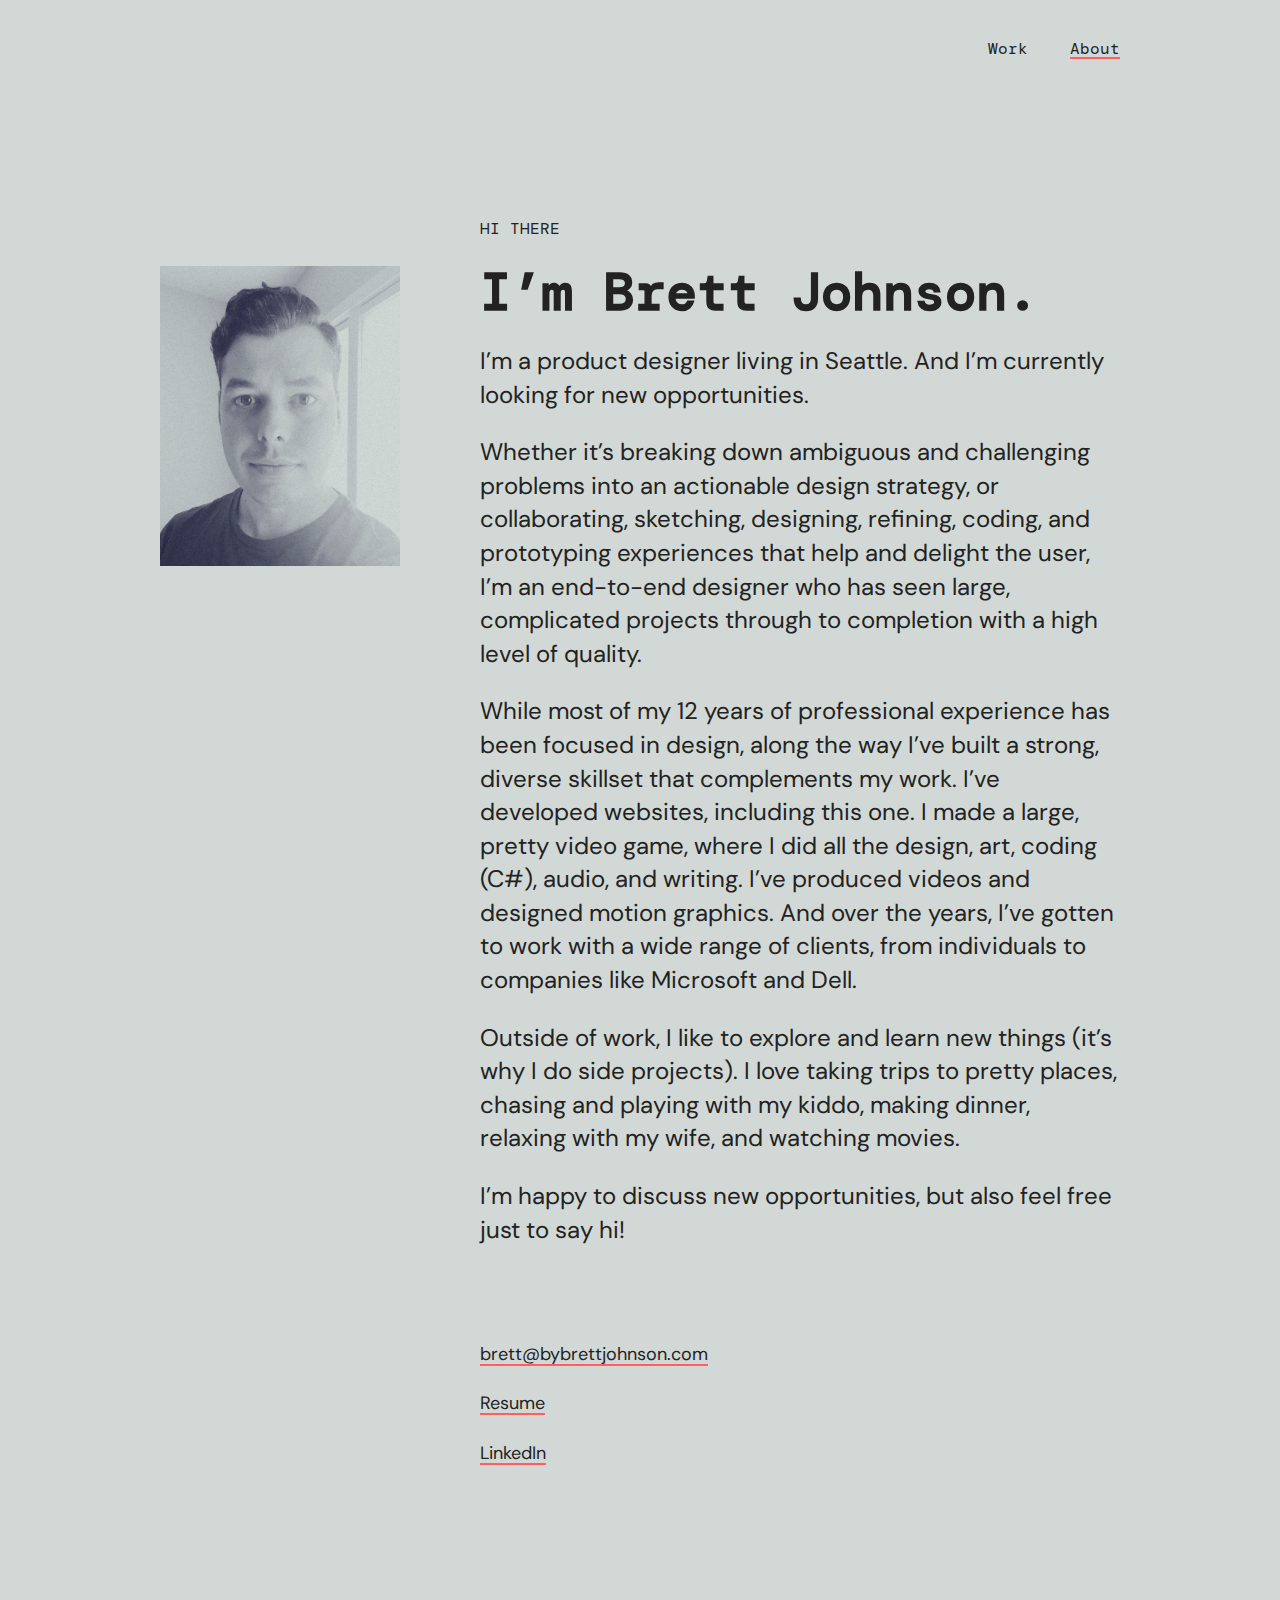
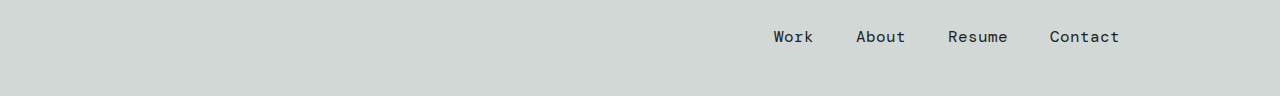
==== commit 9c3089c1: "fixed typo" ====
--- a/about/index.html
+++ b/about/index.html
@@ -6,7 +6,7 @@
   <title>About - Brett Johnson</title>
   <meta name="description" content="A product designer living in Seattle.">
   <meta name="viewport" content="width=device-width, initial-scale=1">
-  <link rel="icon" type="image/png" href="favicon.png">
+  <link rel="icon" type="image/png" href="/favicon.png">
 
   <link rel="preconnect" href="https://fonts.gstatic.com">
   <link href="https://fonts.googleapis.com/css2?family=DM+Mono:wght@400;500&family=DM+Sans:ital,wght@0,400;0,700;1,400;1,700&display=swap" rel="stylesheet">
@@ -50,7 +50,7 @@
           <h1 class="page-heading">I&rsquo;m Brett Johnson.</h1>
           <p class="section-description">I’m a product designer living in Seattle. And I’m currently looking for new opportunities.</p>
           <p class="section-description">Whether it’s breaking down ambiguous and challenging problems into an actionable design strategy, or collaborating, sketching, designing, refining, coding, and prototyping experiences that help and delight the user, I’m an end-to-end designer who has seen large, complicated projects through to completion with a high level of quality.</p>
-          <p class="section-description">While most of my 12 years of professional experience has been focused in design, along the way I’ve built a strong, diverse skillset that complements my work. I’ve developed websites, including this one. I made a large, pretty video game, where I did all the the design, art, coding (C#), audio, and writing. I’ve produced videos and designed motion graphics. And over the years, I’ve gotten to work with a wide range of clients, from individuals to companies like Microsoft and Dell.</p>
+          <p class="section-description">While most of my 12 years of professional experience has been focused in design, along the way I’ve built a strong, diverse skillset that complements my work. I’ve developed websites, including this one. I made a large, pretty video game, where I did all the design, art, coding (C#), audio, and writing. I’ve produced videos and designed motion graphics. And over the years, I’ve gotten to work with a wide range of clients, from individuals to companies like Microsoft and Dell.</p>
           <p class="section-description">Outside of work, I like to explore and learn new things (it’s why I do side projects). I love taking trips to pretty places, chasing and playing with my kiddo, making dinner, relaxing with my wife, and watching movies.</p>
           <p class="section-description">I’m happy to discuss new opportunities, but also feel free just to say hi!</p>
           <p class="large-vertical-offset-4"><a href="mailto:brett@bybrettjohnson.com">brett@bybrettjohnson.com</a></p>
--- a/css/main.css
+++ b/css/main.css
@@ -1061,15 +1061,6 @@
     --page-side-margin: 1.5rem;
   }
 
-  .work-card-image {
-    transform: translate(calc(var(--work-card-hover-offset) * -.5), calc(var(--work-card-hover-offset) * -1));
-    transition: transform var(--work-card-hover-transition-time) var(--ease-out-snap-back);
-  }
-  .work-card-image::after {
-    transform: translate(var(--work-card-hover-offset), var(--work-card-hover-offset));
-    transition: transform var(--work-card-hover-transition-time) var(--ease-out-snap-back);
-  }
-
   .home-page-heading {
     font-size: 3.25rem;
     line-height: 3.5rem;
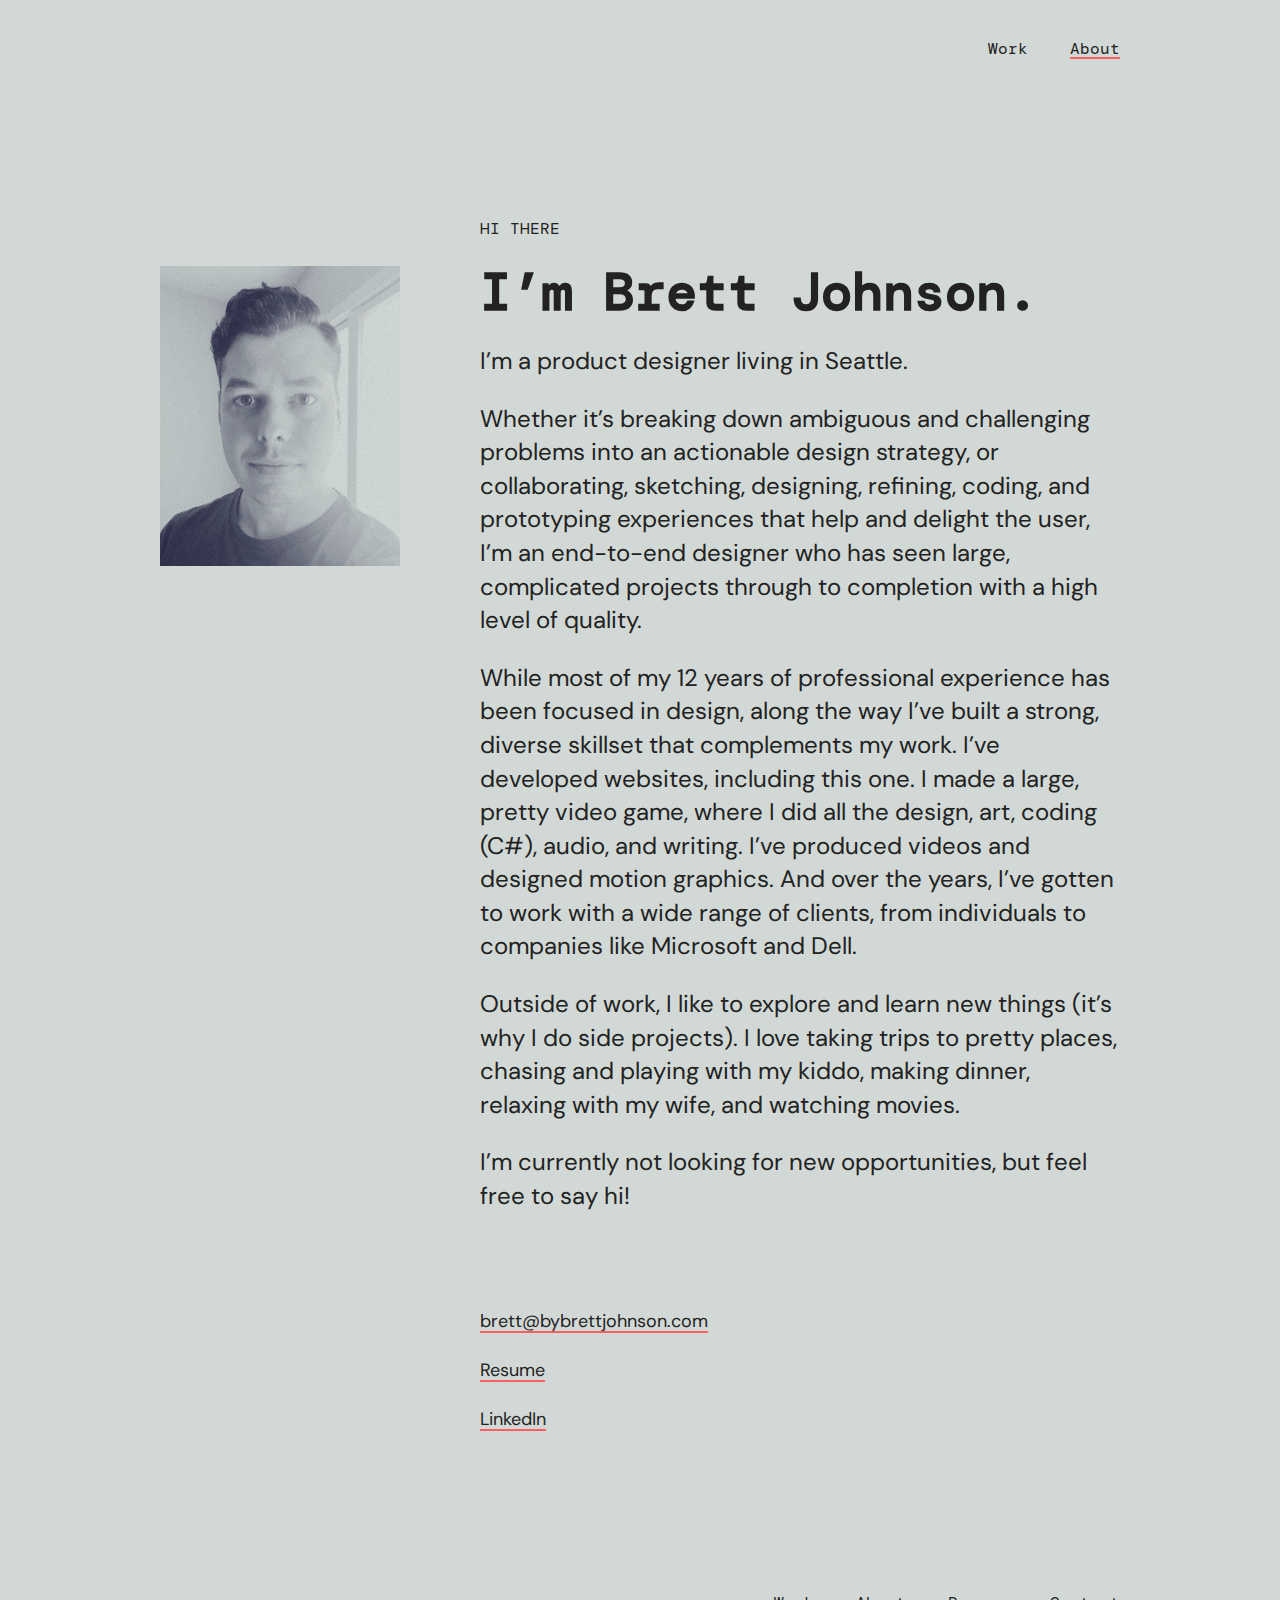
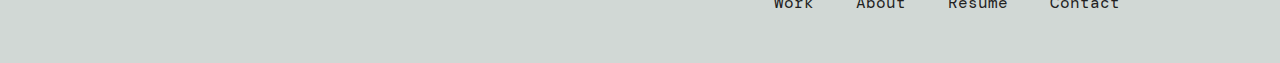
==== commit 33746cb5: "Removed looking for opportunities stuff" ====
--- a/about/index.html
+++ b/about/index.html
@@ -48,11 +48,11 @@
         <div class="large-8 large-offset-1 small-12 small-offset-0 small-vertical-offset-2">
           <div class="section-super-heading">Hi there</div>
           <h1 class="page-heading">I&rsquo;m Brett Johnson.</h1>
-          <p class="section-description">I’m a product designer living in Seattle. And I’m currently looking for new opportunities.</p>
+          <p class="section-description">I’m a product designer living in Seattle.</p>
           <p class="section-description">Whether it’s breaking down ambiguous and challenging problems into an actionable design strategy, or collaborating, sketching, designing, refining, coding, and prototyping experiences that help and delight the user, I’m an end-to-end designer who has seen large, complicated projects through to completion with a high level of quality.</p>
           <p class="section-description">While most of my 12 years of professional experience has been focused in design, along the way I’ve built a strong, diverse skillset that complements my work. I’ve developed websites, including this one. I made a large, pretty video game, where I did all the design, art, coding (C#), audio, and writing. I’ve produced videos and designed motion graphics. And over the years, I’ve gotten to work with a wide range of clients, from individuals to companies like Microsoft and Dell.</p>
           <p class="section-description">Outside of work, I like to explore and learn new things (it’s why I do side projects). I love taking trips to pretty places, chasing and playing with my kiddo, making dinner, relaxing with my wife, and watching movies.</p>
-          <p class="section-description">I’m happy to discuss new opportunities, but also feel free just to say hi!</p>
+          <p class="section-description">I’m currently not looking for new opportunities, but feel free to say hi!</p>
           <p class="large-vertical-offset-4"><a href="mailto:brett@bybrettjohnson.com">brett@bybrettjohnson.com</a></p>
           <p class="large-vertical-offset-1"><a href="/resume/Brett-Johnson-Resume.pdf">Resume</a></p>
           <p class="large-vertical-offset-1"><a href="https://www.linkedin.com/in/bybrettjohnson/">LinkedIn</a></p>
--- a/css/main.css
+++ b/css/main.css
@@ -614,7 +614,7 @@
    ========================================================================== */
 
 .films-by {
-  background-color: #1C1C1C;
+  background-color: #222;
   --font-color-a: var(--white);
   --font-color-b: var(--white-transparent);
 }
@@ -669,12 +669,7 @@
    ========================================================================== */
 
 .king-pong {
-  background-color: #012B4E;
-  /* background-color: #213545; */
-  background-color: #042744;
-  background-color: #072741;
-  background-color: #0B273D;
-  background-color: #0e283b;
+  background-color: #0b304b;
   --font-color-a: var(--white);
   --font-color-b: var(--white-transparent);
 }
@@ -705,7 +700,6 @@
    ========================================================================== */
 
 .power-eng {
-  background-color: #D1D1D1;
   background-color: #333;
   --font-color-a: var(--white);
   --font-color-b: var(--white-transparent);
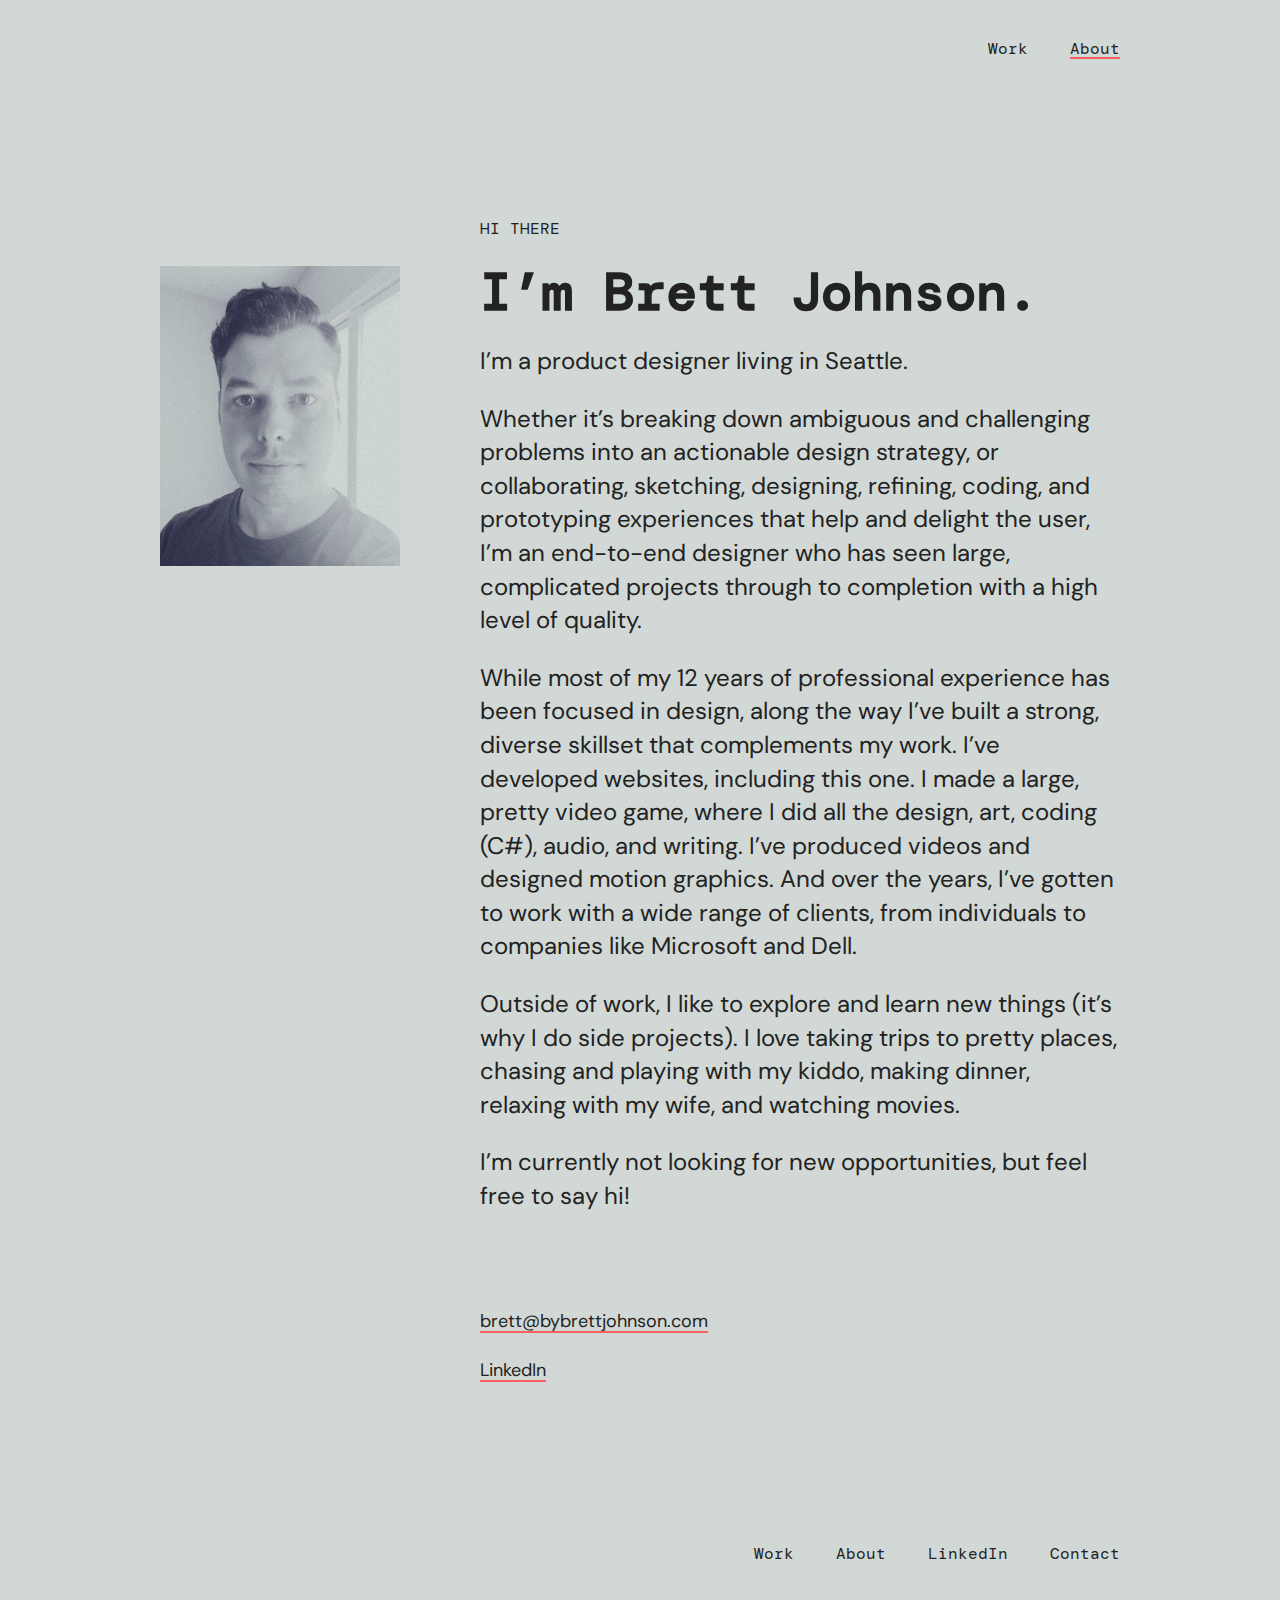
==== commit 5a8c4f38: "Removed resume links" ====
--- a/about/index.html
+++ b/about/index.html
@@ -54,7 +54,7 @@
           <p class="section-description">Outside of work, I like to explore and learn new things (it’s why I do side projects). I love taking trips to pretty places, chasing and playing with my kiddo, making dinner, relaxing with my wife, and watching movies.</p>
           <p class="section-description">I’m currently not looking for new opportunities, but feel free to say hi!</p>
           <p class="large-vertical-offset-4"><a href="mailto:brett@bybrettjohnson.com">brett@bybrettjohnson.com</a></p>
-          <p class="large-vertical-offset-1"><a href="/resume/Brett-Johnson-Resume.pdf">Resume</a></p>
+          <!-- <p class="large-vertical-offset-1"><a href="/resume/Brett-Johnson-Resume.pdf">Resume</a></p> -->
           <p class="large-vertical-offset-1"><a href="https://www.linkedin.com/in/bybrettjohnson/">LinkedIn</a></p>
         </div>
 
@@ -76,7 +76,7 @@
           <ul>
             <li><a href="/">Work</a></li>
             <li><a href="/about">About</a></li>
-            <li><a href="/resume/Brett-Johnson-Resume.pdf">Resume</a></li>
+            <li><a href="https://www.linkedin.com/in/bybrettjohnson/">LinkedIn</a></li>
             <li><a href="mailto:brett@bybrettjohnson.com">Contact</a></li>
           </ul>
         </nav>
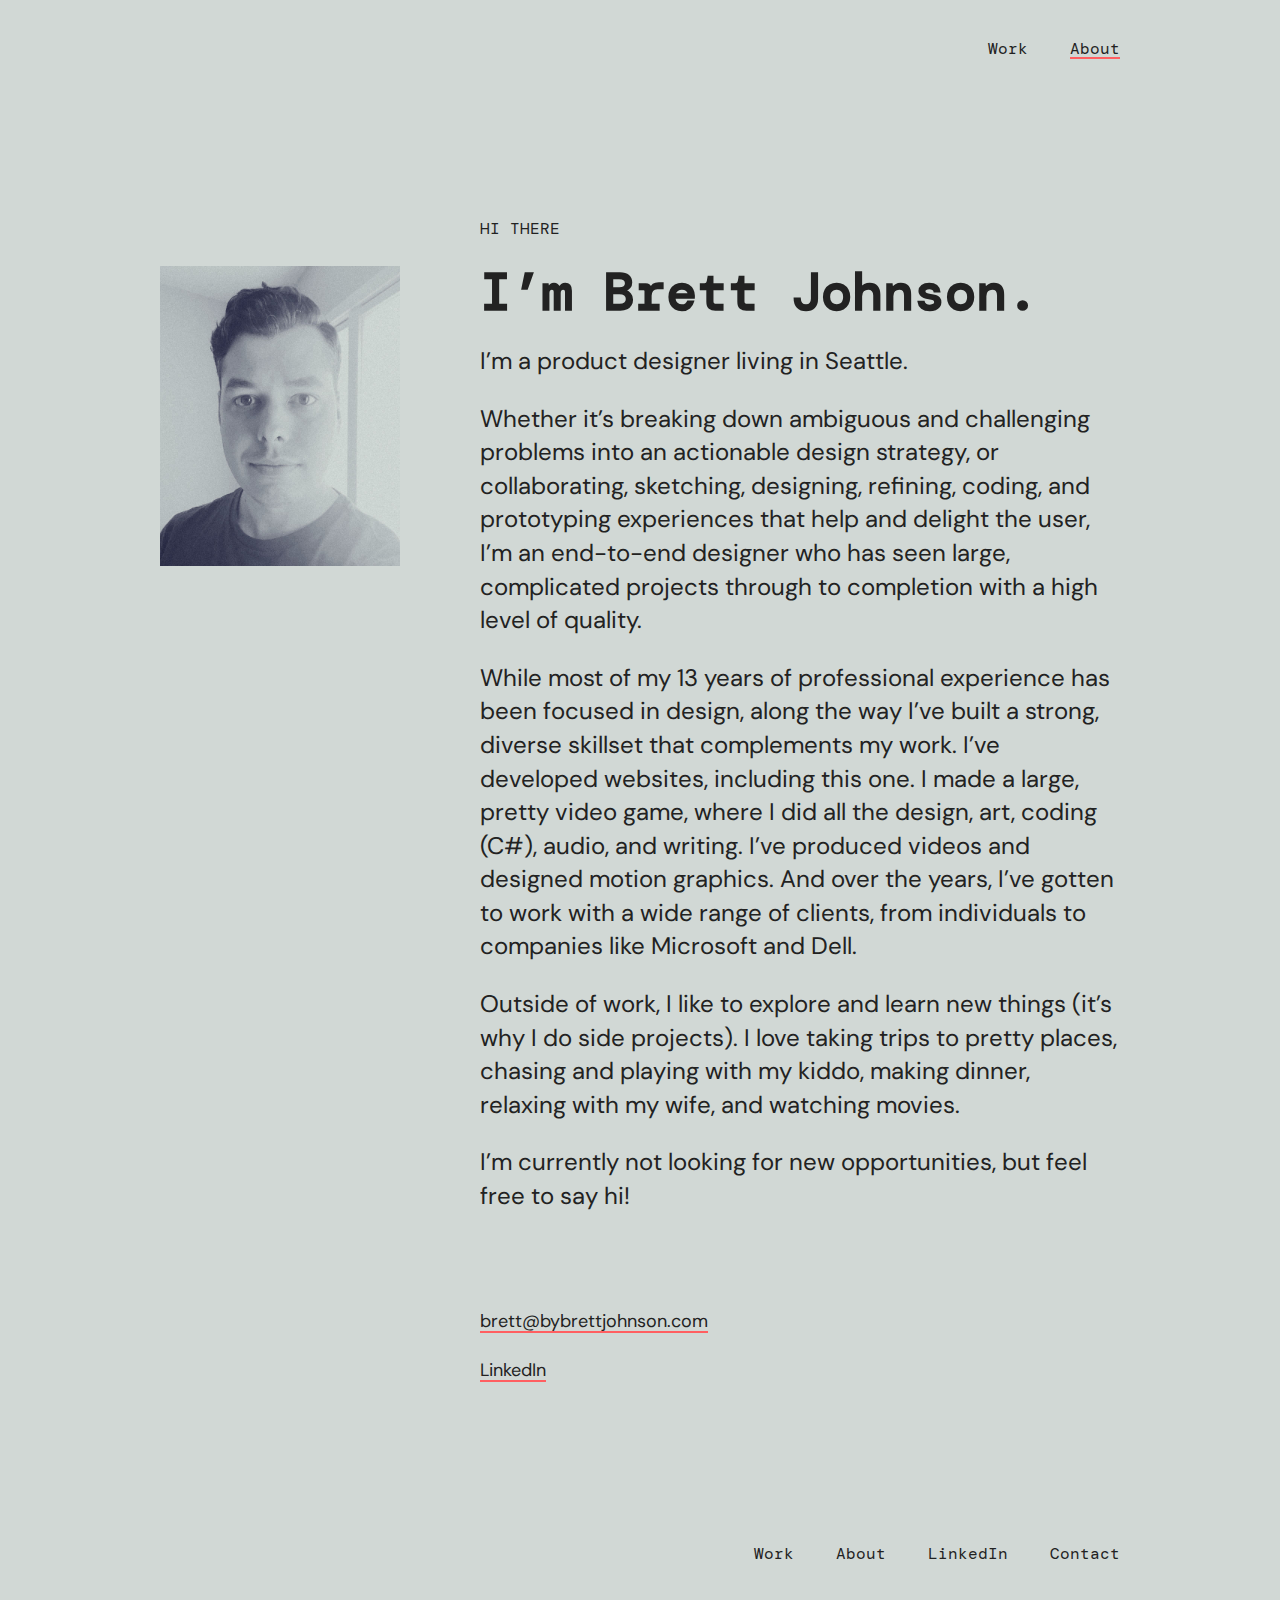
==== commit ae8177a6: "Updated years of experience" ====
--- a/about/index.html
+++ b/about/index.html
@@ -50,7 +50,7 @@
           <h1 class="page-heading">I&rsquo;m Brett Johnson.</h1>
           <p class="section-description">I’m a product designer living in Seattle.</p>
           <p class="section-description">Whether it’s breaking down ambiguous and challenging problems into an actionable design strategy, or collaborating, sketching, designing, refining, coding, and prototyping experiences that help and delight the user, I’m an end-to-end designer who has seen large, complicated projects through to completion with a high level of quality.</p>
-          <p class="section-description">While most of my 12 years of professional experience has been focused in design, along the way I’ve built a strong, diverse skillset that complements my work. I’ve developed websites, including this one. I made a large, pretty video game, where I did all the design, art, coding (C#), audio, and writing. I’ve produced videos and designed motion graphics. And over the years, I’ve gotten to work with a wide range of clients, from individuals to companies like Microsoft and Dell.</p>
+          <p class="section-description">While most of my 13 years of professional experience has been focused in design, along the way I’ve built a strong, diverse skillset that complements my work. I’ve developed websites, including this one. I made a large, pretty video game, where I did all the design, art, coding (C#), audio, and writing. I’ve produced videos and designed motion graphics. And over the years, I’ve gotten to work with a wide range of clients, from individuals to companies like Microsoft and Dell.</p>
           <p class="section-description">Outside of work, I like to explore and learn new things (it’s why I do side projects). I love taking trips to pretty places, chasing and playing with my kiddo, making dinner, relaxing with my wife, and watching movies.</p>
           <p class="section-description">I’m currently not looking for new opportunities, but feel free to say hi!</p>
           <p class="large-vertical-offset-4"><a href="mailto:brett@bybrettjohnson.com">brett@bybrettjohnson.com</a></p>
--- a/css/main.css
+++ b/css/main.css
@@ -314,6 +314,19 @@
   color: var(--font-color-b);
 }
 
+.caption ul {
+  padding-left: 0;
+  margin: 0;
+  /* margin-top: 1rem; */
+}
+
+.caption ul li {
+  list-style-type: none;
+  color: var(--font-color-b);
+  font-size: 1.125rem;
+  margin-top: 1rem;
+}
+
 /* ==========================================================================
    Header Nav Bar
    ========================================================================== */
@@ -607,6 +620,41 @@
   left: -2.5%;
   bottom: 15%;
   box-shadow: rgba(0, 0, 0, 0.2) 0 0 1.25rem 0;
+}
+
+/* ==========================================================================
+   Afterthought
+   ========================================================================== */
+
+.afterthought {
+  background-color: #6129D1;
+  --font-color-a: var(--white);
+  --font-color-b: var(--white-transparent);
+}
+
+.afterthought-phone {
+  --device-border-radius: 12%;
+  border-radius: var(--device-border-radius) / calc(390 / 844 * var(--device-border-radius));
+}
+
+/* ==========================================================================
+   Expedia Widget
+   ========================================================================== */
+
+.expedia-widget {
+  background-color: #FFC94C;
+  --font-color-a: var(--dark-gray);
+  --font-color-b: var(--dark-gray-transparent);
+}
+
+.expedia-widget-phone {
+  --device-border-radius: 10%;
+  border-radius: var(--device-border-radius) / calc(375 / 812 * var(--device-border-radius));
+}
+
+.expedia-widget-ipad {
+  --device-border-radius: 2%;
+  border-radius: var(--device-border-radius) / calc(1180 / 820 * var(--device-border-radius));
 }
 
 /* ==========================================================================
@@ -1056,12 +1104,17 @@
   }
 
   .home-page-heading {
-    font-size: 3.25rem;
-    line-height: 3.5rem;
+    font-size: 2.75rem;
+    line-height: 3rem;
   }
 
   .main-nav li:not(:last-child) {
     margin-right: 1rem;
+  }
+
+  .page-heading {
+    font-size: 2.75rem;
+    line-height: 3rem;
   }
   
 }
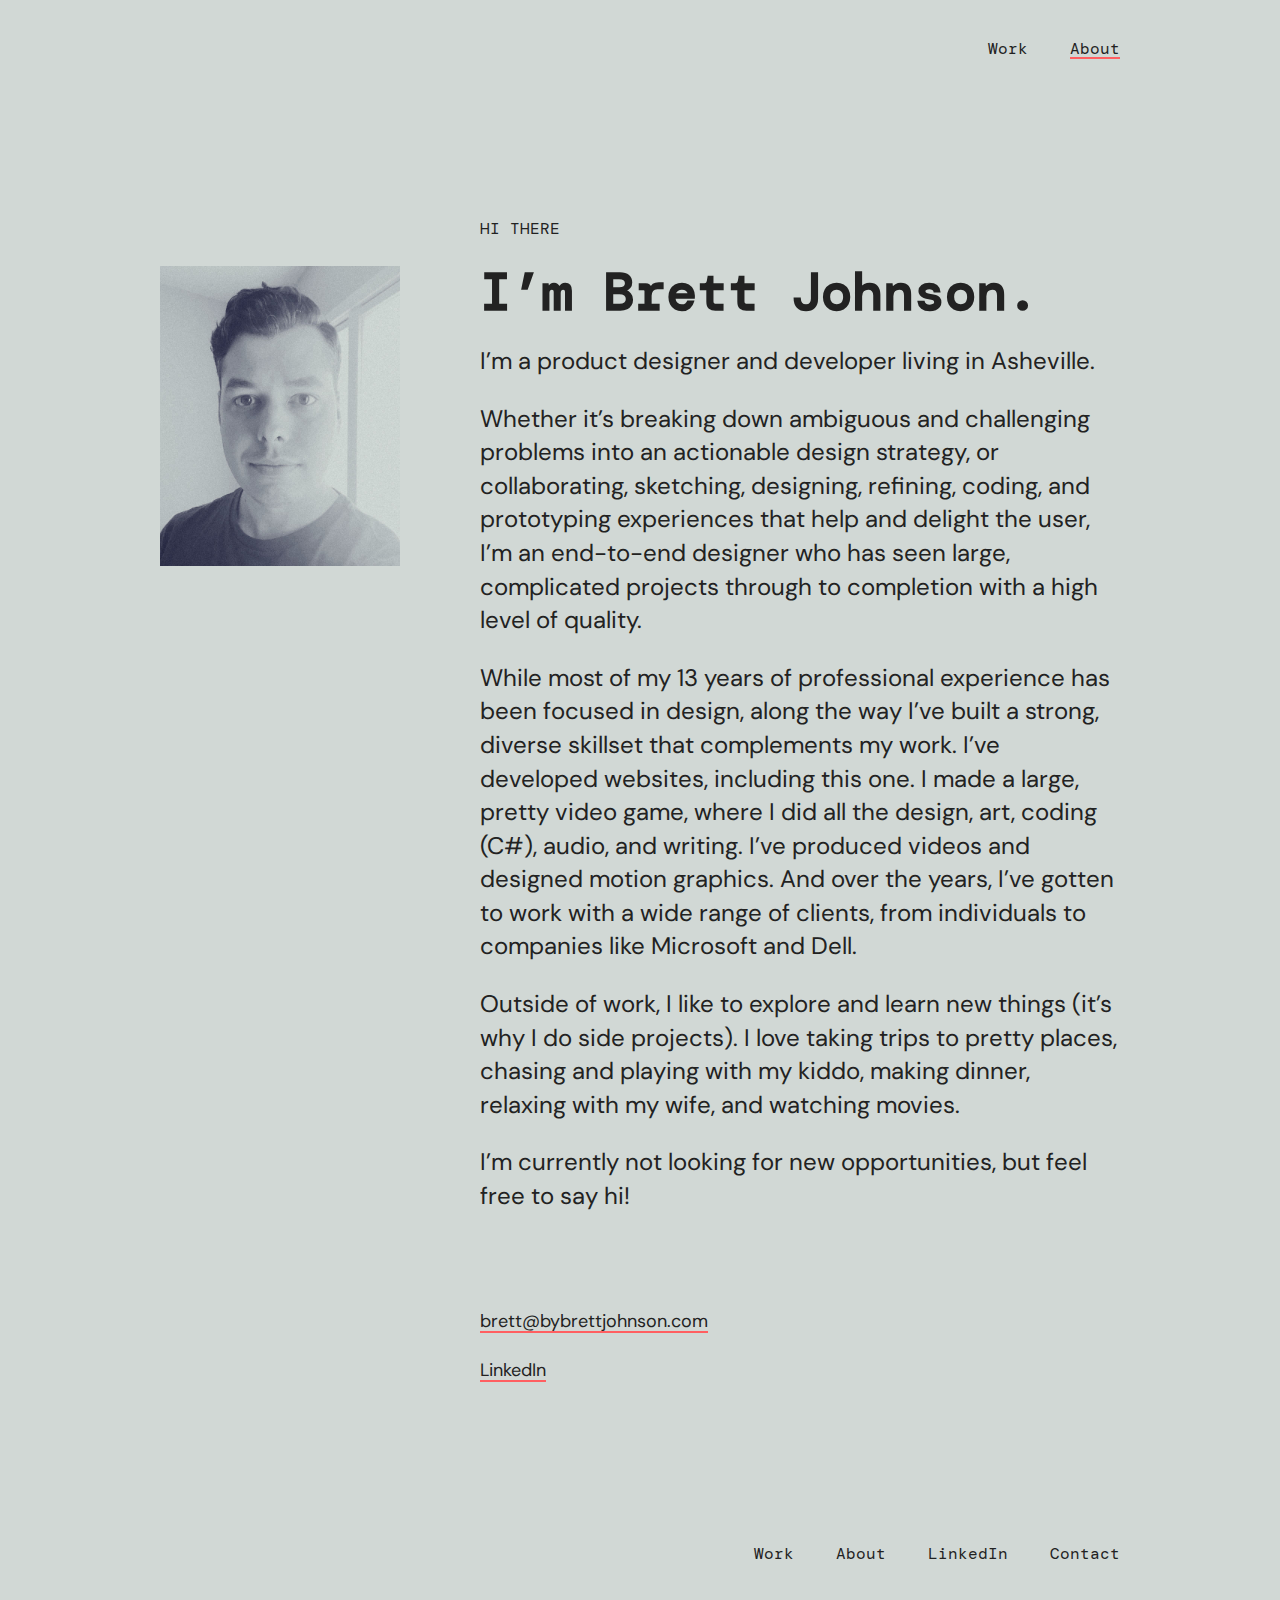
==== commit 7e4a3f10: "Updated after my move from Seattle" ====
--- a/about/index.html
+++ b/about/index.html
@@ -4,7 +4,7 @@
 <head>
   <meta charset="utf-8">
   <title>About - Brett Johnson</title>
-  <meta name="description" content="A product designer living in Seattle.">
+  <meta name="description" content="A product designer and developer.">
   <meta name="viewport" content="width=device-width, initial-scale=1">
   <link rel="icon" type="image/png" href="/favicon.png">
 
@@ -48,7 +48,7 @@
         <div class="large-8 large-offset-1 small-12 small-offset-0 small-vertical-offset-2">
           <div class="section-super-heading">Hi there</div>
           <h1 class="page-heading">I&rsquo;m Brett Johnson.</h1>
-          <p class="section-description">I’m a product designer living in Seattle.</p>
+          <p class="section-description">I’m a product designer and developer living in Asheville.</p>
           <p class="section-description">Whether it’s breaking down ambiguous and challenging problems into an actionable design strategy, or collaborating, sketching, designing, refining, coding, and prototyping experiences that help and delight the user, I’m an end-to-end designer who has seen large, complicated projects through to completion with a high level of quality.</p>
           <p class="section-description">While most of my 13 years of professional experience has been focused in design, along the way I’ve built a strong, diverse skillset that complements my work. I’ve developed websites, including this one. I made a large, pretty video game, where I did all the design, art, coding (C#), audio, and writing. I’ve produced videos and designed motion graphics. And over the years, I’ve gotten to work with a wide range of clients, from individuals to companies like Microsoft and Dell.</p>
           <p class="section-description">Outside of work, I like to explore and learn new things (it’s why I do side projects). I love taking trips to pretty places, chasing and playing with my kiddo, making dinner, relaxing with my wife, and watching movies.</p>
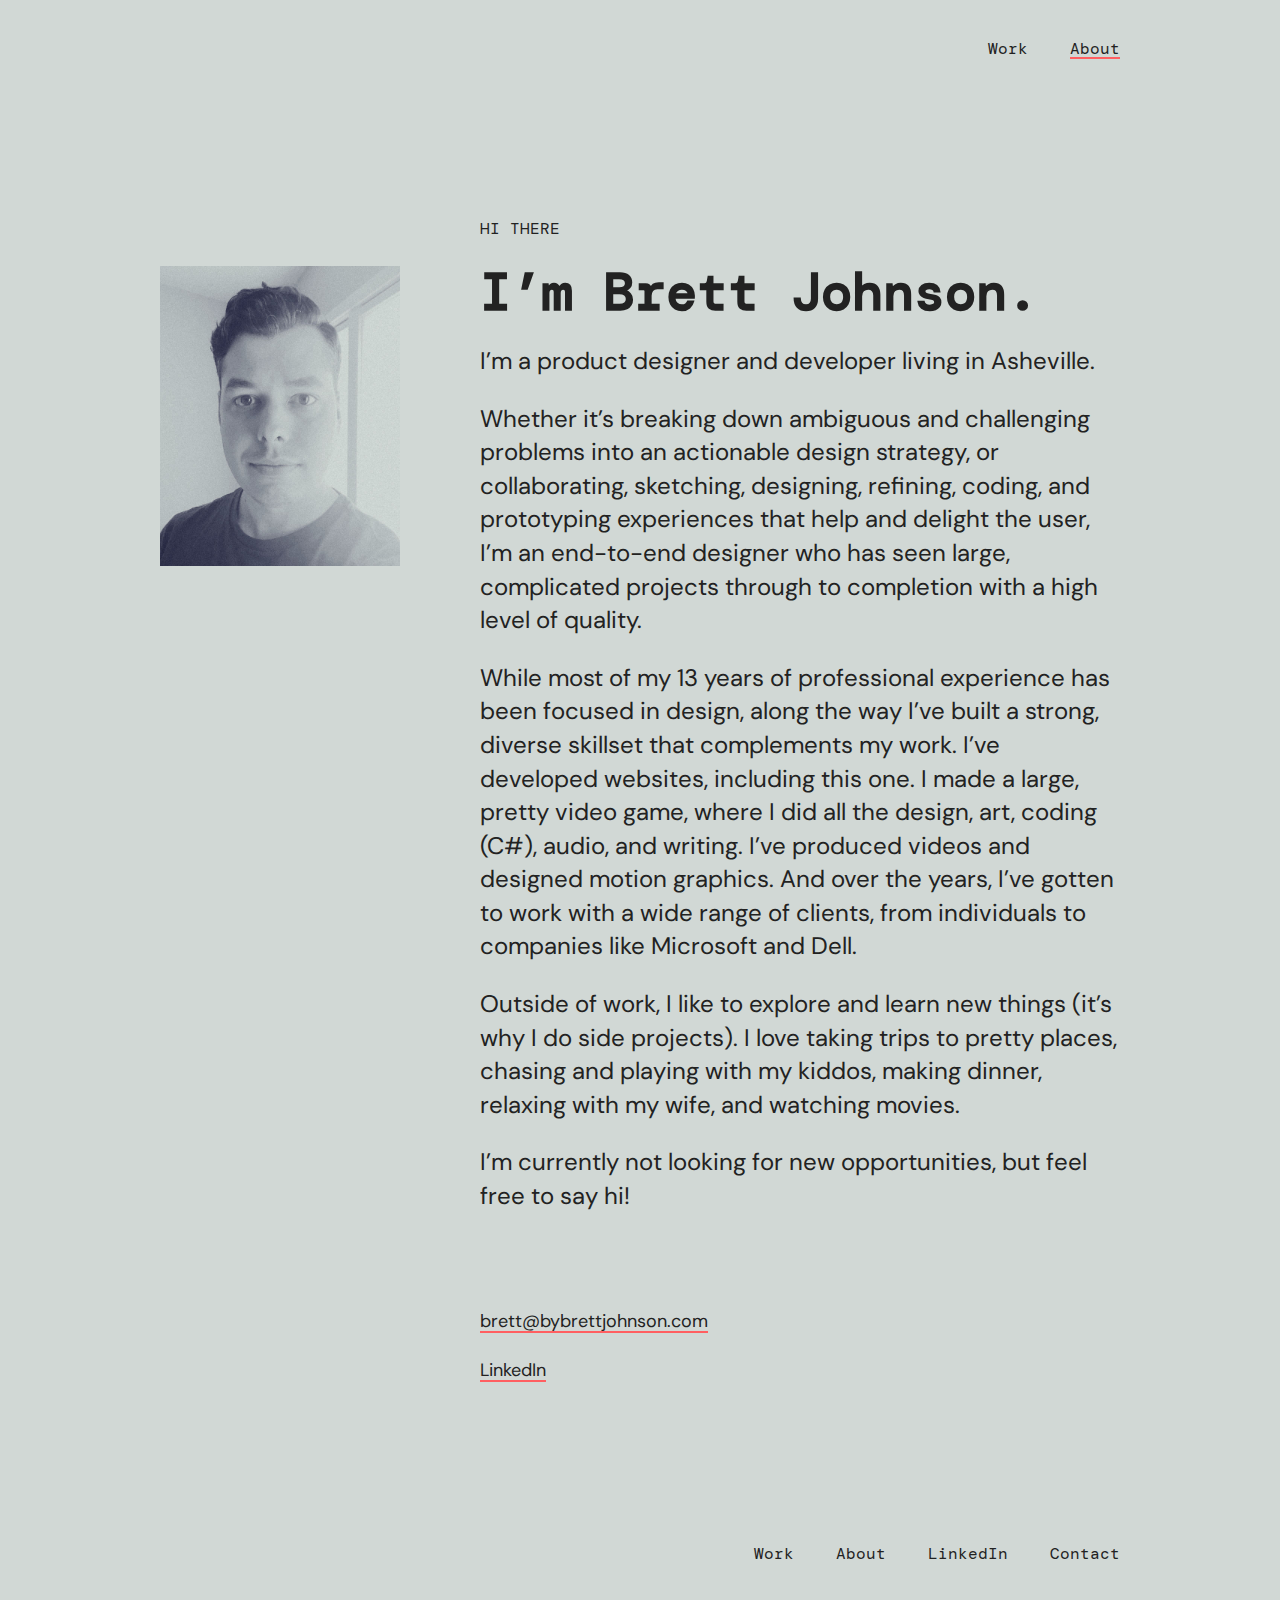
==== commit f58a8c62: "Kiddos" ====
--- a/about/index.html
+++ b/about/index.html
@@ -51,7 +51,7 @@
           <p class="section-description">I’m a product designer and developer living in Asheville.</p>
           <p class="section-description">Whether it’s breaking down ambiguous and challenging problems into an actionable design strategy, or collaborating, sketching, designing, refining, coding, and prototyping experiences that help and delight the user, I’m an end-to-end designer who has seen large, complicated projects through to completion with a high level of quality.</p>
           <p class="section-description">While most of my 13 years of professional experience has been focused in design, along the way I’ve built a strong, diverse skillset that complements my work. I’ve developed websites, including this one. I made a large, pretty video game, where I did all the design, art, coding (C#), audio, and writing. I’ve produced videos and designed motion graphics. And over the years, I’ve gotten to work with a wide range of clients, from individuals to companies like Microsoft and Dell.</p>
-          <p class="section-description">Outside of work, I like to explore and learn new things (it’s why I do side projects). I love taking trips to pretty places, chasing and playing with my kiddo, making dinner, relaxing with my wife, and watching movies.</p>
+          <p class="section-description">Outside of work, I like to explore and learn new things (it’s why I do side projects). I love taking trips to pretty places, chasing and playing with my kiddos, making dinner, relaxing with my wife, and watching movies.</p>
           <p class="section-description">I’m currently not looking for new opportunities, but feel free to say hi!</p>
           <p class="large-vertical-offset-4"><a href="mailto:brett@bybrettjohnson.com">brett@bybrettjohnson.com</a></p>
           <!-- <p class="large-vertical-offset-1"><a href="/resume/Brett-Johnson-Resume.pdf">Resume</a></p> -->
